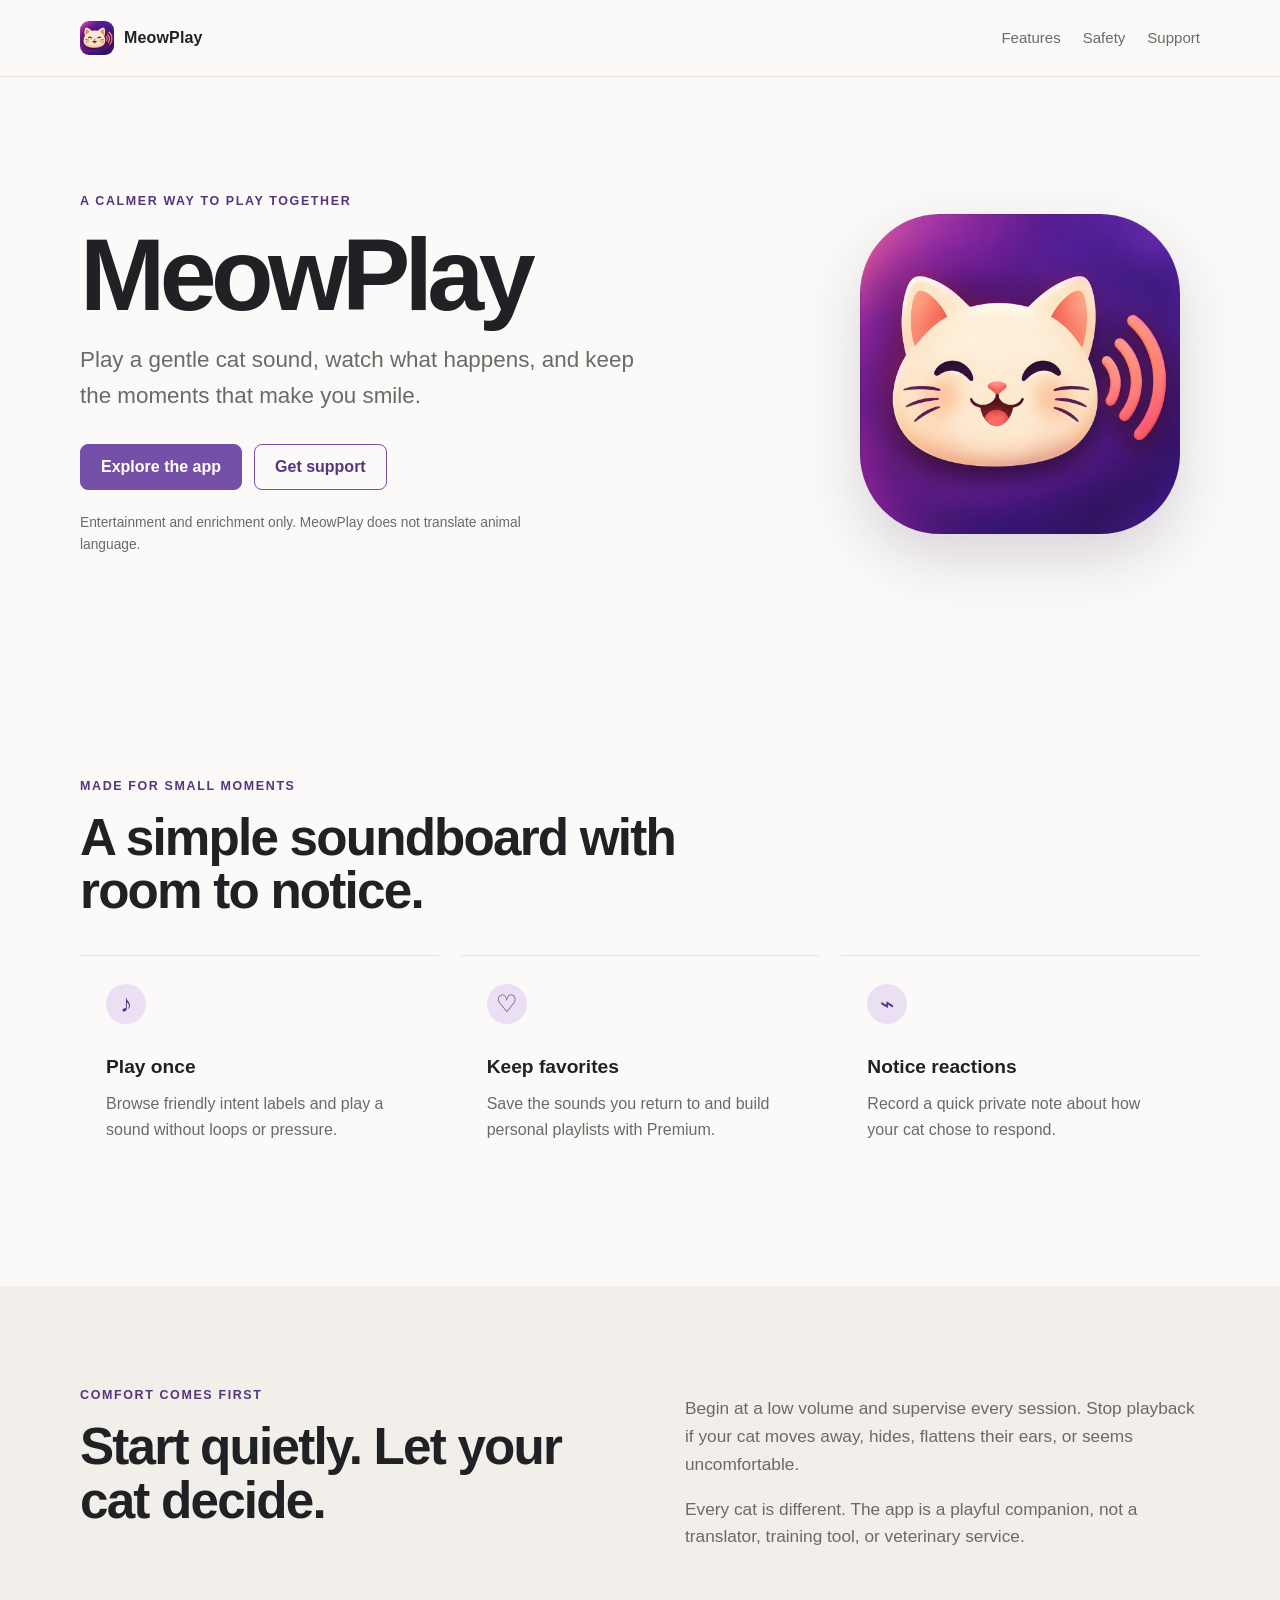
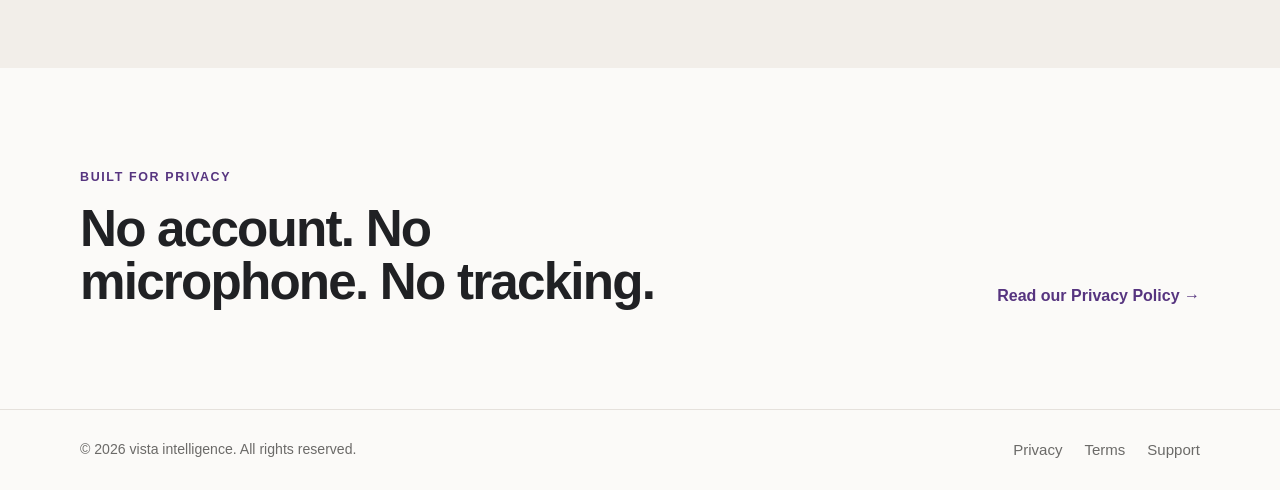
==== LegalSite/index.html @ f2e93d78 "Prepare MeowPlay for Xcode Cloud" ====
<!doctype html>
<html lang="en">
<head>
  <meta charset="utf-8">
  <meta name="viewport" content="width=device-width, initial-scale=1">
  <meta name="description" content="MeowPlay is a playful cat soundboard for curious cats and the people who love them.">
  <link rel="icon" href="app-icon.png" type="image/png">
  <title>MeowPlay — Playful cat sounds</title>
  <link rel="stylesheet" href="styles.css">
</head>
<body>
  <header class="site-header">
    <nav class="nav shell" aria-label="Main navigation">
      <a class="brand" href="index.html"><img src="app-icon.png" alt=""> <span>MeowPlay</span></a>
      <div class="nav-links">
        <a href="#features">Features</a>
        <a href="#safety">Safety</a>
        <a href="support.html">Support</a>
      </div>
    </nav>
  </header>

  <main>
    <section class="hero shell">
      <div class="hero-copy">
        <p class="eyebrow">A calmer way to play together</p>
        <h1>MeowPlay</h1>
        <p class="hero-lede">Play a gentle cat sound, watch what happens, and keep the moments that make you smile.</p>
        <div class="hero-actions">
          <a class="button button-primary" href="#features">Explore the app</a>
          <a class="button button-secondary" href="support.html">Get support</a>
        </div>
        <p class="fine-print">Entertainment and enrichment only. MeowPlay does not translate animal language.</p>
      </div>
      <div class="hero-art" aria-label="MeowPlay app icon">
        <img src="app-icon.png" alt="MeowPlay app icon">
      </div>
    </section>

    <section class="section shell" id="features">
      <div class="section-heading">
        <p class="eyebrow">Made for small moments</p>
        <h2>A simple soundboard with room to notice.</h2>
      </div>
      <div class="feature-grid">
        <article class="feature">
          <span class="feature-icon" aria-hidden="true">♪</span>
          <h3>Play once</h3>
          <p>Browse friendly intent labels and play a sound without loops or pressure.</p>
        </article>
        <article class="feature">
          <span class="feature-icon" aria-hidden="true">♡</span>
          <h3>Keep favorites</h3>
          <p>Save the sounds you return to and build personal playlists with Premium.</p>
        </article>
        <article class="feature">
          <span class="feature-icon" aria-hidden="true">⌁</span>
          <h3>Notice reactions</h3>
          <p>Record a quick private note about how your cat chose to respond.</p>
        </article>
      </div>
    </section>

    <section class="section section-muted" id="safety">
      <div class="shell safety-layout">
        <div>
          <p class="eyebrow">Comfort comes first</p>
          <h2>Start quietly. Let your cat decide.</h2>
        </div>
        <div class="safety-copy">
          <p>Begin at a low volume and supervise every session. Stop playback if your cat moves away, hides, flattens their ears, or seems uncomfortable.</p>
          <p>Every cat is different. The app is a playful companion, not a translator, training tool, or veterinary service.</p>
        </div>
      </div>
    </section>

    <section class="closing shell">
      <div>
        <p class="eyebrow">Built for privacy</p>
        <h2>No account. No microphone. No tracking.</h2>
      </div>
      <a class="text-link" href="privacy.html">Read our Privacy Policy <span aria-hidden="true">→</span></a>
    </section>
  </main>

  <footer class="site-footer">
    <div class="shell footer-inner">
      <span>© 2026 vista intelligence. All rights reserved.</span>
      <div class="footer-links">
        <a href="privacy.html">Privacy</a>
        <a href="terms.html">Terms</a>
        <a href="support.html">Support</a>
      </div>
    </div>
  </footer>
</body>
</html>
---- LegalSite/styles.css ----
:root {
  color-scheme: light;
  font-family: -apple-system, BlinkMacSystemFont, "Segoe UI", sans-serif;
  color: #202124;
  background: #fbfaf8;
  --ink: #202124;
  --muted: #6b6a68;
  --line: #e5e1dc;
  --soft: #f2eee9;
  --accent: #7650a8;
  --accent-dark: #56347f;
  --shell: min(1120px, calc(100% - 48px));
}

* { box-sizing: border-box; }
html { scroll-behavior: smooth; }
body { margin: 0; background: #fbfaf8; color: var(--ink); line-height: 1.6; }
a { color: inherit; text-decoration: none; }
a:hover { color: var(--accent-dark); }
.shell { width: var(--shell); margin: 0 auto; }
.site-header { border-bottom: 1px solid var(--line); background: rgba(251, 250, 248, .96); }
.nav { min-height: 76px; display: flex; align-items: center; justify-content: space-between; gap: 24px; }
.brand { display: inline-flex; align-items: center; gap: 10px; font-weight: 750; letter-spacing: .01em; }
.brand img { width: 34px; height: 34px; border-radius: 9px; }
.nav-links, .footer-links { display: flex; gap: 22px; color: var(--muted); font-size: .94rem; }
.hero { min-height: 600px; display: grid; grid-template-columns: minmax(0, 1fr) 360px; align-items: center; gap: 96px; padding: 86px 0 92px; }
.eyebrow { margin: 0 0 14px; color: var(--accent-dark); font-size: .78rem; font-weight: 750; letter-spacing: .13em; text-transform: uppercase; }
h1, h2, h3, p { margin-top: 0; }
h1 { max-width: 620px; margin-bottom: 18px; font-size: clamp(3.4rem, 8vw, 6.8rem); line-height: .96; letter-spacing: -.055em; }
h2 { max-width: 650px; margin-bottom: 18px; font-size: clamp(2rem, 4vw, 3.6rem); line-height: 1.04; letter-spacing: -.035em; }
h3 { margin-bottom: 8px; font-size: 1.2rem; }
.hero-lede { max-width: 570px; margin-bottom: 30px; color: var(--muted); font-size: clamp(1.15rem, 2vw, 1.4rem); }
.hero-actions { display: flex; flex-wrap: wrap; gap: 12px; }
.button { display: inline-flex; align-items: center; justify-content: center; min-height: 46px; padding: 0 20px; border: 1px solid var(--accent); border-radius: 8px; font-weight: 700; }
.button-primary { background: var(--accent); color: white; }
.button-primary:hover { background: var(--accent-dark); color: white; }
.button-secondary { color: var(--accent-dark); }
.fine-print { max-width: 480px; margin: 22px 0 0; color: var(--muted); font-size: .86rem; }
.hero-art { display: grid; place-items: center; }
.hero-art img { width: min(100%, 320px); aspect-ratio: 1; border-radius: 25%; box-shadow: 0 24px 60px rgba(60, 40, 85, .18); }
.section { padding: 100px 0; }
.section-heading { margin-bottom: 38px; }
.feature-grid { display: grid; grid-template-columns: repeat(3, 1fr); gap: 22px; }
.feature { min-height: 220px; padding: 28px 26px; border-top: 1px solid var(--line); }
.feature-icon { display: inline-grid; place-items: center; width: 40px; height: 40px; margin-bottom: 28px; border-radius: 50%; background: #eadff3; color: var(--accent-dark); font-size: 1.5rem; }
.feature p, .safety-copy p { color: var(--muted); }
.section-muted { background: var(--soft); }
.safety-layout { display: grid; grid-template-columns: 1fr 1fr; gap: 90px; align-items: start; }
.safety-copy { padding-top: 9px; font-size: 1.08rem; }
.closing { display: flex; justify-content: space-between; align-items: end; gap: 40px; padding: 100px 0; }
.closing h2 { margin-bottom: 0; }
.text-link { color: var(--accent-dark); font-weight: 750; white-space: nowrap; }
.site-footer { border-top: 1px solid var(--line); }
.footer-inner { display: flex; justify-content: space-between; gap: 24px; padding: 28px 0; color: var(--muted); font-size: .88rem; }
.page { padding: 72px 0 100px; }
.page h1 { font-size: clamp(2.7rem, 6vw, 5rem); letter-spacing: -.045em; }
.page h2 { margin-top: 42px; margin-bottom: 10px; font-size: 1.35rem; letter-spacing: -.01em; }
.page p { max-width: 760px; color: #555350; }
.note { max-width: 760px; margin: 28px 0; padding: 16px 18px; border-left: 4px solid var(--accent); background: #f0e9f5; }
@media (max-width: 760px) {
  :root { --shell: min(100% - 32px, 620px); }
  .nav { min-height: 68px; }
  .nav-links { gap: 13px; font-size: .84rem; }
  .hero { min-height: auto; grid-template-columns: 1fr; gap: 42px; padding: 68px 0 76px; }
  .hero-art { justify-content: start; }
  .hero-art img { width: 180px; }
  .section { padding: 72px 0; }
  .feature-grid, .safety-layout { grid-template-columns: 1fr; gap: 12px; }
  .feature { min-height: 0; padding: 22px 0; }
  .feature-icon { margin-bottom: 18px; }
  .closing, .footer-inner { align-items: start; flex-direction: column; padding: 72px 0; gap: 24px; }
  .footer-inner { padding: 26px 0; }
  .footer-links { gap: 16px; }
}
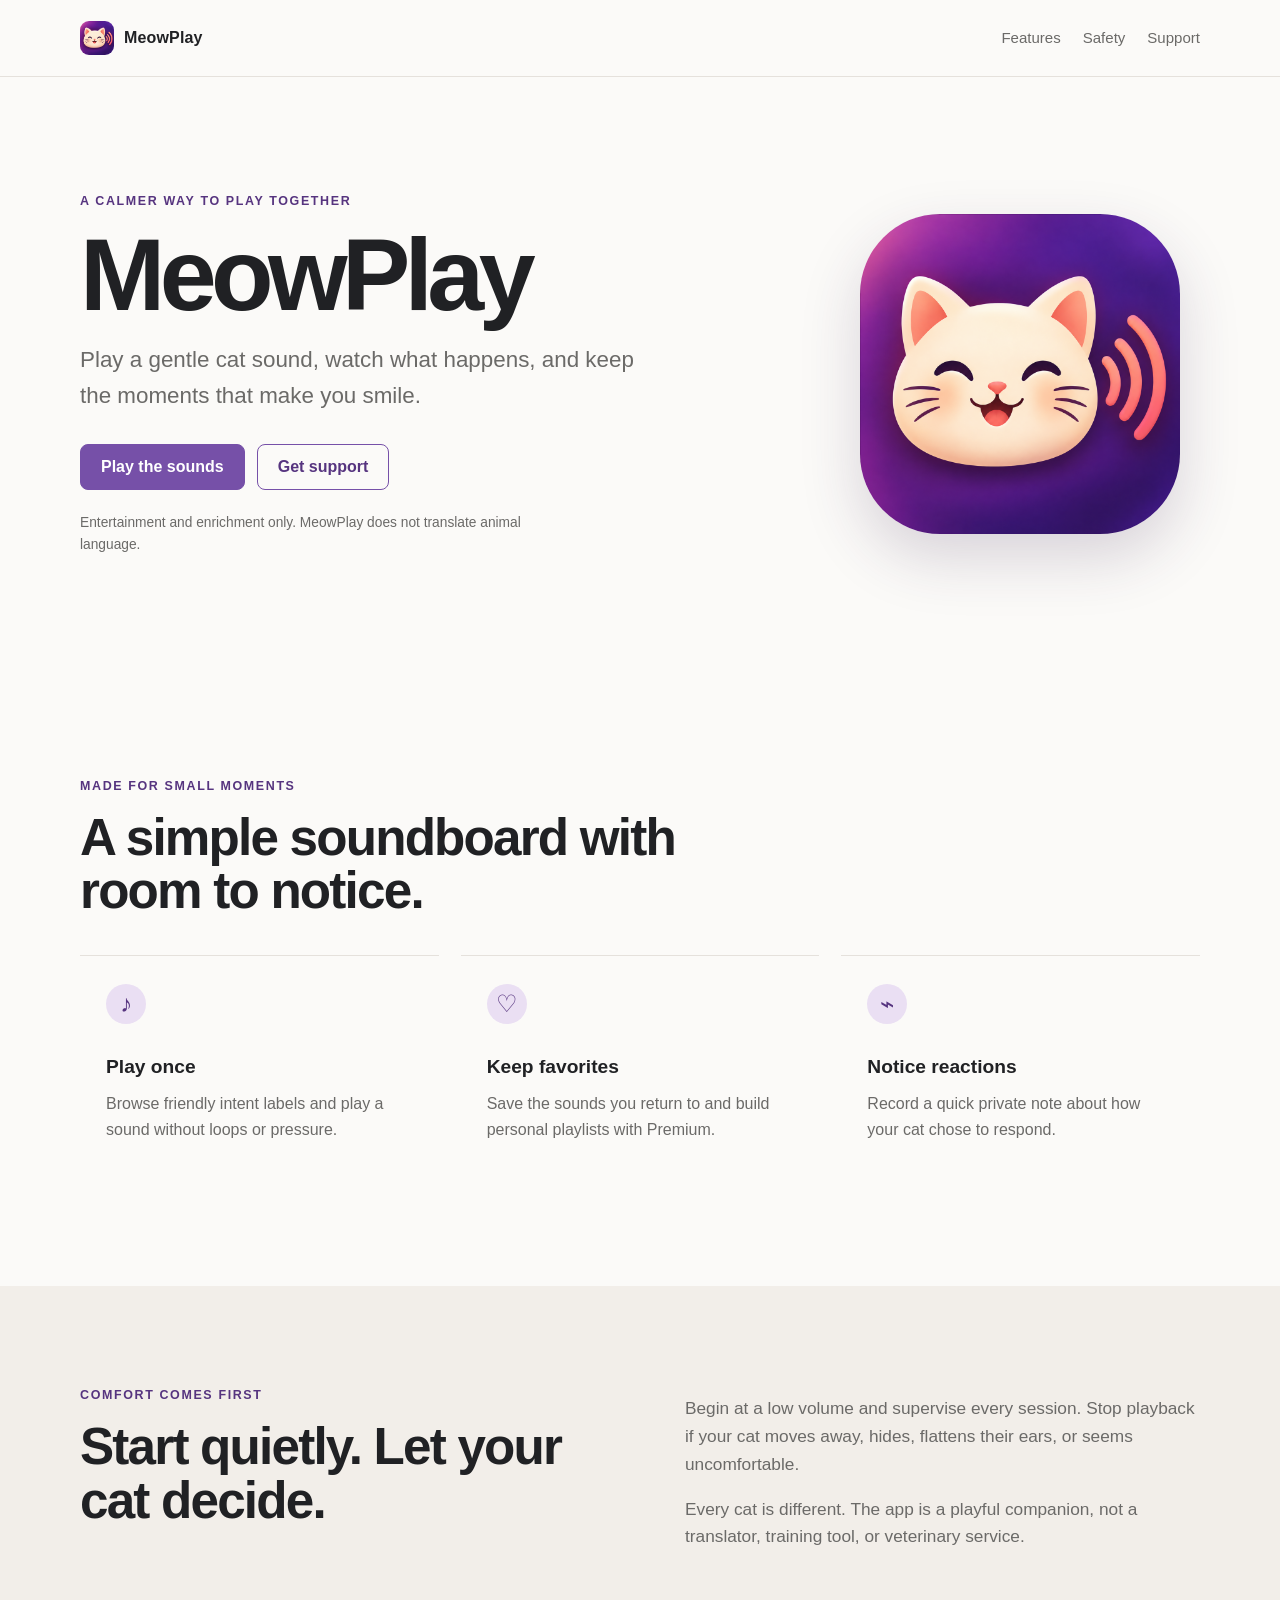
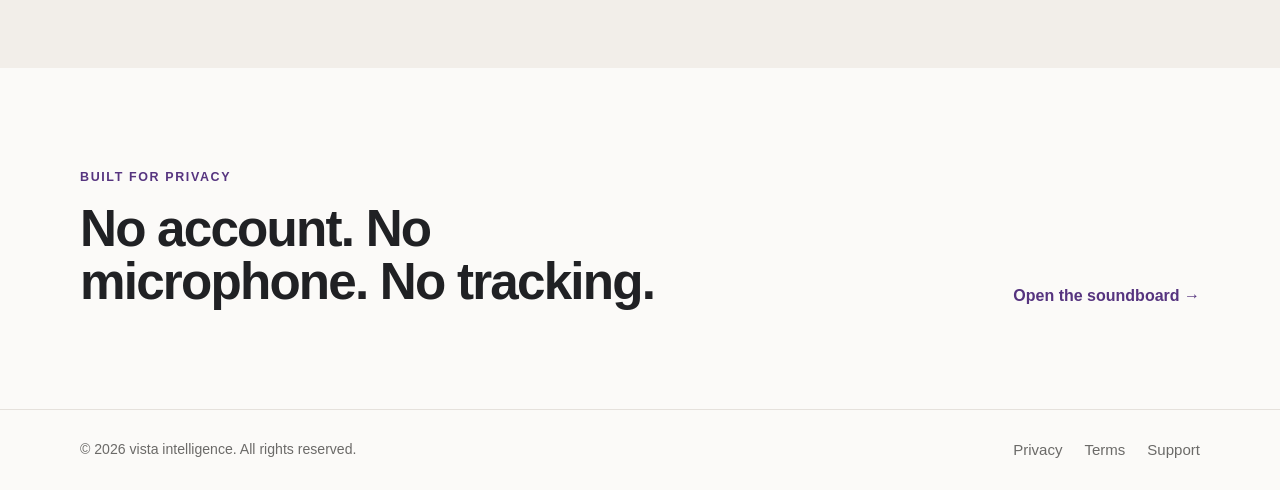
==== commit 89cf412c: "Add browser soundboard for MeowPlay" ====
--- a/LegalSite/index.html
+++ b/LegalSite/index.html
@@ -27,7 +27,7 @@
         <h1>MeowPlay</h1>
         <p class="hero-lede">Play a gentle cat sound, watch what happens, and keep the moments that make you smile.</p>
         <div class="hero-actions">
-          <a class="button button-primary" href="#features">Explore the app</a>
+          <a class="button button-primary" href="play.html">Play the sounds</a>
           <a class="button button-secondary" href="support.html">Get support</a>
         </div>
         <p class="fine-print">Entertainment and enrichment only. MeowPlay does not translate animal language.</p>
@@ -79,7 +79,7 @@
         <p class="eyebrow">Built for privacy</p>
         <h2>No account. No microphone. No tracking.</h2>
       </div>
-      <a class="text-link" href="privacy.html">Read our Privacy Policy <span aria-hidden="true">→</span></a>
+      <a class="text-link" href="play.html">Open the soundboard <span aria-hidden="true">→</span></a>
     </section>
   </main>
 
@@ -94,4 +94,4 @@
     </div>
   </footer>
 </body>
-</html>+</html>
--- a/LegalSite/styles.css
+++ b/LegalSite/styles.css
@@ -57,6 +57,33 @@
 .page h2 { margin-top: 42px; margin-bottom: 10px; font-size: 1.35rem; letter-spacing: -.01em; }
 .page p { max-width: 760px; color: #555350; }
 .note { max-width: 760px; margin: 28px 0; padding: 16px 18px; border-left: 4px solid var(--accent); background: #f0e9f5; }
+.play-main { padding: 64px 0 100px; }
+.play-heading { display: flex; justify-content: space-between; align-items: end; gap: 32px; padding-bottom: 42px; }
+.play-heading h1 { margin-bottom: 14px; font-size: clamp(2.8rem, 6vw, 5.4rem); }
+.play-lede { max-width: 540px; margin: 0; color: var(--muted); font-size: 1.1rem; }
+.support-button { white-space: nowrap; }
+.play-toolbar { display: flex; align-items: center; justify-content: space-between; gap: 16px; padding: 14px 0; border-top: 1px solid var(--line); border-bottom: 1px solid var(--line); }
+.category-tabs { display: flex; gap: 8px; overflow-x: auto; scrollbar-width: none; }
+.category-tabs::-webkit-scrollbar { display: none; }
+.tab { flex: 0 0 auto; min-height: 38px; padding: 0 14px; border: 1px solid var(--line); border-radius: 999px; background: transparent; color: var(--muted); font: inherit; cursor: pointer; }
+.tab.is-active, .tab:hover { border-color: var(--accent); background: #f0e9f5; color: var(--accent-dark); }
+.icon-button, .favorite-button { display: inline-grid; place-items: center; border: 0; background: transparent; color: var(--muted); cursor: pointer; }
+.icon-button { flex: 0 0 40px; width: 40px; height: 40px; border: 1px solid var(--line); border-radius: 50%; font-size: 1.35rem; }
+.icon-button.is-active, .favorite-button.is-favorite { color: var(--accent-dark); }
+.status-line { min-height: 26px; margin: 20px 0 12px; color: var(--muted); font-size: .92rem; }
+.sound-grid { display: grid; grid-template-columns: repeat(3, 1fr); gap: 14px; }
+.sound-card { min-height: 230px; padding: 22px; border: 1px solid var(--line); border-radius: 8px; background: #fff; }
+.sound-card-top { display: flex; align-items: center; justify-content: space-between; gap: 12px; }
+.sound-category { color: var(--accent-dark); font-size: .73rem; font-weight: 750; letter-spacing: .08em; text-transform: uppercase; }
+.favorite-button { width: 32px; height: 32px; font-size: 1.45rem; }
+.sound-card h2 { margin: 24px 0 6px; font-size: 1.35rem; letter-spacing: -.01em; }
+.sound-card p { min-height: 26px; margin-bottom: 18px; color: var(--muted); font-size: .9rem; }
+.play-button { display: inline-flex; align-items: center; gap: 8px; min-height: 42px; padding: 0 16px; border: 1px solid var(--accent); border-radius: 8px; background: var(--accent); color: #fff; font: inherit; font-weight: 700; cursor: pointer; }
+.play-button:hover { background: var(--accent-dark); }
+.empty-state { grid-column: 1 / -1; padding: 40px 0; color: var(--muted); }
+.play-note { display: flex; gap: 10px; margin-top: 34px; padding: 18px; border-left: 4px solid var(--accent); background: #f0e9f5; color: var(--muted); }
+.play-note strong { color: var(--ink); white-space: nowrap; }
+.sr-only { position: absolute; width: 1px; height: 1px; padding: 0; margin: -1px; overflow: hidden; clip: rect(0, 0, 0, 0); white-space: nowrap; border: 0; }
 @media (max-width: 760px) {
   :root { --shell: min(100% - 32px, 620px); }
   .nav { min-height: 68px; }
@@ -71,4 +98,10 @@
   .closing, .footer-inner { align-items: start; flex-direction: column; padding: 72px 0; gap: 24px; }
   .footer-inner { padding: 26px 0; }
   .footer-links { gap: 16px; }
-}+  .play-main { padding: 42px 0 72px; }
+  .play-heading { align-items: start; flex-direction: column; gap: 22px; padding-bottom: 30px; }
+  .support-button { width: 100%; }
+  .sound-grid { grid-template-columns: 1fr; }
+  .sound-card { min-height: 0; }
+  .play-note { align-items: start; flex-direction: column; gap: 4px; }
+}
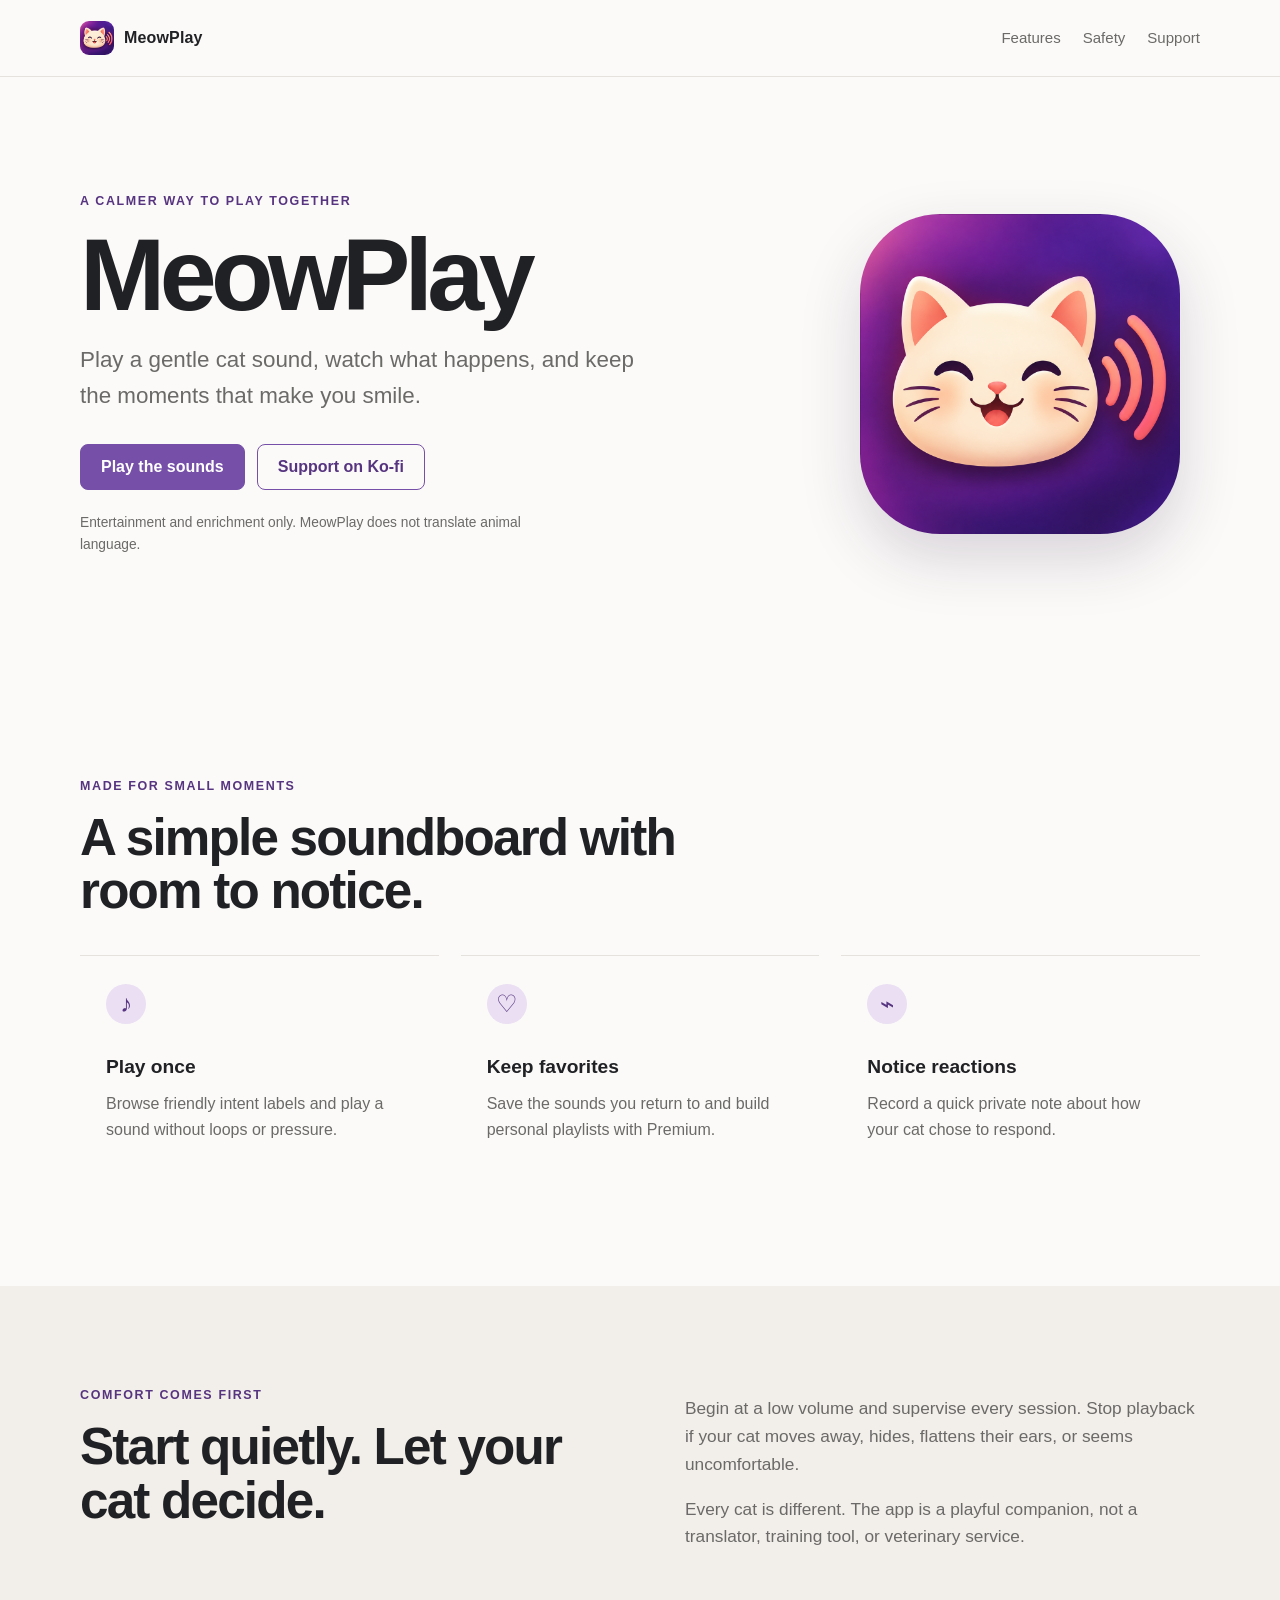
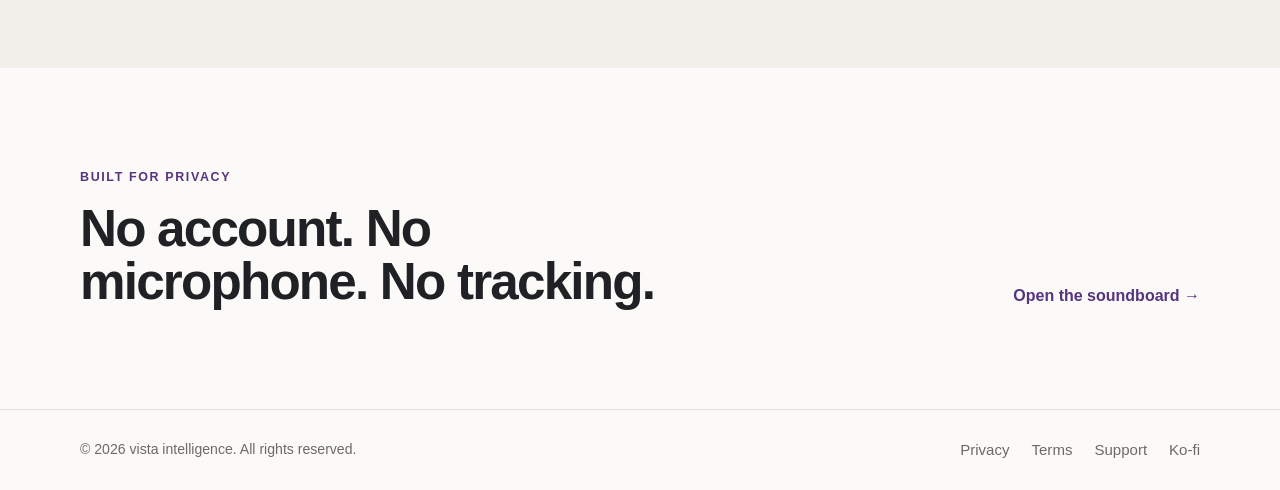
==== commit 3dea2ff7: "Connect Ko-fi support page" ====
--- a/LegalSite/index.html
+++ b/LegalSite/index.html
@@ -28,7 +28,7 @@
         <p class="hero-lede">Play a gentle cat sound, watch what happens, and keep the moments that make you smile.</p>
         <div class="hero-actions">
           <a class="button button-primary" href="play.html">Play the sounds</a>
-          <a class="button button-secondary" href="support.html">Get support</a>
+          <a class="button button-secondary" href="https://ko-fi.com/hustlicong" target="_blank" rel="noopener">Support on Ko-fi</a>
         </div>
         <p class="fine-print">Entertainment and enrichment only. MeowPlay does not translate animal language.</p>
       </div>
@@ -90,6 +90,7 @@
         <a href="privacy.html">Privacy</a>
         <a href="terms.html">Terms</a>
         <a href="support.html">Support</a>
+        <a href="https://ko-fi.com/hustlicong" target="_blank" rel="noopener">Ko-fi</a>
       </div>
     </div>
   </footer>
